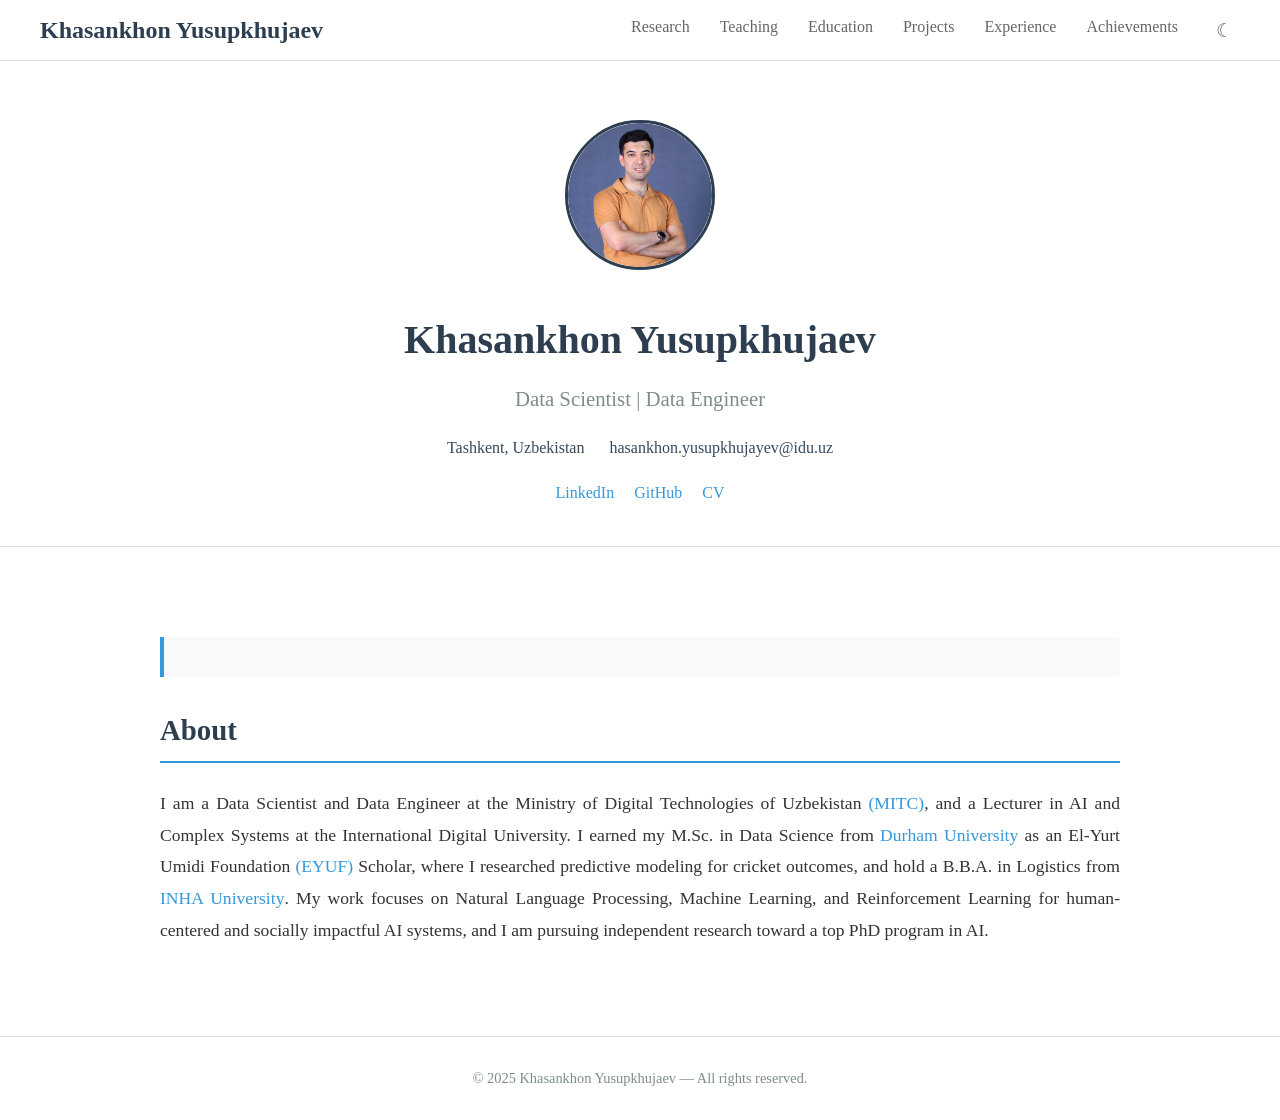
==== index.html @ ab0c89b4 "Implement shared navbar system to eliminate code repetition - Create separate navbar.html file with " ====
<!DOCTYPE html>
<html lang="en">
<head>
  <meta charset="UTF-8" />
  <meta name="viewport" content="width=device-width, initial-scale=1.0" />
  <title>Khasankhon Yusupkhujaev | CV</title>

  <!-- Google tag (gtag.js) -->
  <script async src="https://www.googletagmanager.com/gtag/js?id=G-9EB7KX36W3"></script>
  <script>
    window.dataLayer = window.dataLayer || [];
    function gtag(){dataLayer.push(arguments);}
    gtag('js', new Date());
    gtag('config', 'G-9EB7KX36W3');
  </script>
  
  <link rel="stylesheet" href="assets/css/style.css" />
</head>
<body>
  <!-- Navigation Bar Placeholder -->
  <div id="navbar-placeholder"></div>

  <div class="main-content">
    <!-- Header Section -->
    <section id="home" class="header">
      <img src="assets/profile_circle.png" alt="Khasankhon Yusupkhujaev" class="profile-img">
      <h1 class="name">Khasankhon Yusupkhujaev</h1>
      <p class="title">Data Scientist | Data Engineer</p>
      <div class="contact">
        <span class="contact-item">Tashkent, Uzbekistan</span>
        <a href="mailto:hasankhon.yusupkhujayev@idu.uz" class="contact-item">hasankhon.yusupkhujayev@idu.uz</a>
      </div>
      <div class="links">
        <a href="https://linkedin.com/in/hasan-yusufkhuja-22a516162" target="_blank" rel="noopener noreferrer" class="link">LinkedIn</a>
        <a href="https://github.com/khasanyusupkhujaev?tab=repositories" target="_blank" rel="noopener noreferrer" class="link">GitHub</a>
        <a href="https://drive.google.com/file/d/1NP8ppFcQlbtn229selCJDr0-Fw2tJlOK/view?usp=sharing" target="_blank" rel="noopener noreferrer" class="link">CV</a>
      </div>
    </section>

    <div class="container">
      <!-- Highlight Box -->
      <div class="highlight-box">
        <!-- <p class="highlight-text">
          Open to Research Assistant / Research Intern roles in NLP, ML & RL — 
          aiming toward a PhD in AI.
        </p> -->
      </div>

      <!-- About Section -->
      <section id="about" class="section">
        <h2 class="section-title">About</h2>
        <p class="about-text">
          I am a Data Scientist and Data Engineer at the Ministry of Digital Technologies of Uzbekistan <a href="https://gov.uz/en/digital" target="_blank" rel="noopener noreferrer">(MITC)</a>, and a Lecturer in AI and Complex Systems at the International Digital University. I earned my M.Sc. in Data Science from <a href="https://www.durham.ac.uk/" target="_blank" rel="noopener noreferrer">Durham University</a> as an El-Yurt Umidi Foundation <a href="https://eyuf.uz/" target="_blank" rel="noopener noreferrer">(EYUF)</a> Scholar, where I researched predictive modeling for cricket outcomes, and hold a B.B.A. in Logistics from <a href="https://inha.uz/" target="_blank" rel="noopener noreferrer">INHA University</a>. My work focuses on Natural Language Processing, Machine Learning, and Reinforcement Learning for human-centered and socially impactful AI systems, and I am pursuing independent research toward a top PhD program in AI.
        </p>
      </section>
    </div>

    <div class="footer">
      © 2025 Khasankhon Yusupkhujaev — All rights reserved.
    </div>
  </div>

  <!-- Scroll Up Button -->
  <button class="scroll-up" id="scrollUp" aria-label="Scroll to top">
    ↑
  </button>

  <script src="assets/js/navbar-loader.js"></script>
  <script src="assets/js/scripts.js"></script>
</body>
</html>
---- assets/css/style.css ----
/* Academic CV Design inspired by Raul Astudillo's website */
* {
    margin: 0;
    padding: 0;
    box-sizing: border-box;
  }
  
  body {
    font-family: 'Georgia', 'Times New Roman', serif;
    line-height: 1.6;
    color: #333;
    background-color: #ffffff;
  }
  
  /* Navigation Bar */
  .navbar {
    position: fixed;
    top: 0;
    width: 100%;
    background-color: #ffffff;
    border-bottom: 1px solid #e0e0e0;
    z-index: 1000;
    padding: 0 20px;
  }
  
  .nav-container {
    max-width: 1200px;
    margin: 0 auto;
    display: flex;
    justify-content: space-between;
    align-items: center;
    height: 60px;
  }
  
  .nav-logo {
    font-size: 1.5rem;
    font-weight: bold;
    color: #2c3e50;
    text-decoration: none;
  }
  
  .nav-menu {
    display: flex;
    list-style: none;
    gap: 30px;
  }
  
  .nav-item a {
    color: #666;
    text-decoration: none;
    font-weight: 500;
    transition: color 0.3s ease;
  }
  
  .nav-item a:hover {
    color: #2c3e50;
  }
  
  /* Main Content */
  .main-content {
    margin-top: 60px;
  }
  
  .container {
    max-width: 1000px;
    margin: 0 auto;
    padding: 40px 20px;
  }
  
  /* Header Section */
  .header {
    text-align: center;
    padding: 60px 0 40px;
    border-bottom: 1px solid #e0e0e0;
    margin-bottom: 50px;
  }
  
  .profile-img {
    width: 150px;
    height: 150px;
    border-radius: 50%;
    object-fit: cover;
    margin-bottom: 30px;
    border: 3px solid #2c3e50;
  }
  
  .name {
    font-size: 2.5rem;
    font-weight: bold;
    color: #2c3e50;
    margin-bottom: 10px;
  }
  
  .title {
    font-size: 1.3rem;
    color: #7f8c8d;
    margin-bottom: 20px;
  }
  
  .contact {
    display: flex;
    justify-content: center;
    flex-wrap: wrap;
    gap: 25px;
    margin-bottom: 20px;
  }
  
  .contact-item {
    color: #34495e;
    text-decoration: none;
  }
  
  .contact-item:hover {
    color: #2c3e50;
    text-decoration: underline;
  }
  
  .links {
    display: flex;
    justify-content: center;
    gap: 20px;
    flex-wrap: wrap;
  }
  
  .link {
    color: #3498db;
    text-decoration: none;
    font-weight: 500;
  }
  
  .link:hover {
    color: #2980b9;
    text-decoration: underline;
  }
  
  /* Content Sections */
  .section {
    margin-bottom: 50px;
  }
  
  .section-title {
    font-size: 1.8rem;
    color: #2c3e50;
    border-bottom: 2px solid #3498db;
    padding-bottom: 8px;
    margin-bottom: 25px;
    font-weight: bold;
  }
  
  .about-text {
    font-size: 1.1rem;
    line-height: 1.8;
    text-align: justify;
    margin-bottom: 30px;
  }
  
  .about-text a {
    color: #3498db;
    text-decoration: none;
    font-weight: 500;
    transition: color 0.3s ease;
  }
  
  .about-text a:hover {
    color: #2980b9;
    text-decoration: underline;
  }
  
  /* Research Outputs */
  .research-item {
    margin-bottom: 25px;
    padding-bottom: 20px;
    border-bottom: 1px solid #f0f0f0;
  }
  
  .research-item:last-child {
    border-bottom: none;
  }
  
  .research-title {
    font-weight: bold;
    color: #2c3e50;
    margin-bottom: 8px;
    font-size: 1.1rem;
  }
  
  .research-authors {
    color: #666;
    margin-bottom: 5px;
    font-style: italic;
  }
  
  .research-venue {
    color: #7f8c8d;
    margin-bottom: 8px;
  }
  
  .research-links {
    margin-top: 10px;
  }
  
  .research-links a {
    color: #3498db;
    text-decoration: none;
    margin-right: 15px;
    font-weight: 500;
  }
  
  .research-links a:hover {
    color: #2980b9;
    text-decoration: underline;
  }
  
  /* Education */
  .education-item {
    margin-bottom: 30px;
  }
  
  .degree {
    font-weight: bold;
    color: #2c3e50;
    font-size: 1.2rem;
    margin-bottom: 5px;
  }
  
  .university {
    color: #7f8c8d;
    font-size: 1.1rem;
    margin-bottom: 5px;
  }
  
  .education-details {
    color: #95a5a6;
    margin-bottom: 10px;
  }
  
  .education-description {
    margin-top: 10px;
    text-align: justify;
  }
  
  .document-links {
    margin-top: 10px;
  }
  
  .document-links a {
    color: #3498db;
    text-decoration: none;
    margin-right: 15px;
    font-weight: 500;
  }
  
  .document-links a:hover {
    color: #2980b9;
    text-decoration: underline;
  }
  
  /* Projects */
  .project-item {
    margin-bottom: 25px;
  }
  
  .project-title {
    font-weight: bold;
    color: #2c3e50;
    font-size: 1.1rem;
    margin-bottom: 5px;
  }
  
  .project-subtitle {
    color: #7f8c8d;
    font-style: italic;
    margin-bottom: 8px;
  }
  
  .project-description {
    text-align: justify;
  }
  
  /* Experience */
  .job-item {
    margin-bottom: 30px;
  }
  
  .job-title {
    font-size: 1.2rem;
    font-weight: bold;
    color: #2c3e50;
    margin-bottom: 5px;
  }
  
  .company {
    color: #7f8c8d;
    font-size: 1.1rem;
    margin-bottom: 5px;
  }
  
  .date {
    color: #95a5a6;
    margin-bottom: 10px;
  }
  
  .job-description ul {
    margin-left: 20px;
    margin-top: 8px;
  }
  
  .job-description li {
    margin-bottom: 5px;
  }
  
  /* Scholarships */
  .scholarship-item {
    margin-bottom: 20px;
  }
  
  .scholarship-title {
    font-weight: bold;
    color: #2c3e50;
    margin-bottom: 5px;
  }
  
  .scholarship-description {
    color: #666;
  }
  
  /* Certifications */
  .certification-item {
    margin-bottom: 25px;
    padding-bottom: 20px;
    border-bottom: 1px solid #f0f0f0;
  }
  
  .certification-item:last-child {
    border-bottom: none;
  }
  
  .certification-title {
    font-weight: bold;
    color: #2c3e50;
    margin-bottom: 5px;
    font-size: 1.1rem;
  }
  
  .certification-provider {
    color: #7f8c8d;
    font-weight: 500;
    margin-bottom: 3px;
  }
  
  .certification-date {
    color: #95a5a6;
    font-size: 0.9rem;
    margin-bottom: 8px;
  }
  
  .certification-description {
    margin-bottom: 10px;
    text-align: justify;
  }
  
  .certification-links {
    margin-top: 10px;
  }
  
  .certification-links a {
    color: #3498db;
    text-decoration: none;
    font-weight: 500;
  }
  
  .certification-links a:hover {
    color: #2980b9;
    text-decoration: underline;
  }
  
  /* Highlight Box */
  .highlight-box {
    background-color: #f8f9fa;
    border-left: 4px solid #3498db;
    padding: 20px;
    margin-bottom: 30px;
    border-radius: 0 5px 5px 0;
  }
  
  .highlight-text {
    color: #2c3e50;
    font-weight: bold;
    font-size: 1.1rem;
    text-align: center;
  }
  
  /* Footer */
  .footer {
    text-align: center;
    padding: 30px 0;
    border-top: 1px solid #e0e0e0;
    color: #7f8c8d;
    font-size: 0.9rem;
  }
  
  /* Mobile Menu Toggle Button */
  .nav-toggle {
    display: none;
    flex-direction: column;
    cursor: pointer;
    padding: 8px;
  }
  
  .bar {
    width: 25px;
    height: 3px;
    background-color: #333;
    margin: 3px 0;
    transition: 0.3s;
    border-radius: 2px;
  }
  
  /* Mobile Menu Active States */
  .nav-toggle.active .bar:nth-child(2) {
    opacity: 0;
  }
  
  .nav-toggle.active .bar:nth-child(1) {
    transform: translateY(8px) rotate(45deg);
  }
  
  .nav-toggle.active .bar:nth-child(3) {
    transform: translateY(-8px) rotate(-45deg);
  }
  
  /* Responsive Design */
  @media (max-width: 768px) {
    .nav-toggle {
      display: flex;
    }
    
    .nav-menu {
      position: fixed;
      left: -100%;
      top: 60px;
      flex-direction: column;
      background-color: #ffffff;
      width: 100%;
      text-align: center;
      transition: 0.3s;
      box-shadow: 0 10px 27px rgba(0, 0, 0, 0.05);
      border-top: 1px solid #e0e0e0;
      padding: 20px 0;
    }
    
    .nav-menu.active {
      left: 0;
    }
    
    .nav-item {
      margin: 15px 0;
    }
    
    .nav-item a {
      font-size: 1.1rem;
      padding: 10px 0;
      display: block;
    }
    
    .nav-theme-toggle {
      margin: 10px auto;
    }
    
    .container {
      padding: 20px 15px;
    }
    
    .name {
      font-size: 2rem;
    }
    
    .contact {
      flex-direction: column;
      gap: 10px;
    }
    
    .links {
      flex-direction: column;
      gap: 10px;
    }
    
    .section-title {
      font-size: 1.5rem;
    }
    
    .about-text {
      font-size: 1rem;
    }
  }
  
  /* Smooth scrolling */
  html {
    scroll-behavior: smooth;
  }
  
  /* Dark Mode Styles */
  [data-theme="dark"] {
    --bg-color: #1a1a1a;
    --text-color: #e0e0e0;
    --header-bg: #2d2d2d;
    --border-color: #404040;
    --card-bg: #2d2d2d;
    --accent-color: #4a9eff;
    --muted-color: #a0a0a0;
  }
  
  [data-theme="dark"] body {
    background-color: var(--bg-color);
    color: var(--text-color);
  }
  
  [data-theme="dark"] .navbar {
    background-color: var(--header-bg);
    border-bottom-color: var(--border-color);
  }
  
  [data-theme="dark"] .nav-logo {
    color: var(--text-color);
  }
  
  [data-theme="dark"] .nav-item a {
    color: var(--muted-color);
  }
  
  [data-theme="dark"] .nav-item a:hover {
    color: var(--text-color);
  }
  
  [data-theme="dark"] .header {
    background-color: var(--header-bg);
    border-bottom-color: var(--border-color);
  }
  
  [data-theme="dark"] .name {
    color: var(--text-color);
  }
  
  [data-theme="dark"] .title {
    color: var(--muted-color);
  }
  
  [data-theme="dark"] .contact-item {
    color: var(--muted-color);
  }
  
  [data-theme="dark"] .contact-item:hover {
    color: var(--text-color);
  }
  
  [data-theme="dark"] .section-title {
    color: var(--text-color);
    border-bottom-color: var(--accent-color);
  }
  
  [data-theme="dark"] .highlight-box {
    background-color: #2a2a2a;
    border-left-color: var(--accent-color);
  }
  
  [data-theme="dark"] .highlight-text {
    color: var(--text-color);
  }
  
  [data-theme="dark"] .research-item,
  [data-theme="dark"] .certification-item {
    border-bottom-color: var(--border-color);
  }
  
  [data-theme="dark"] .research-title,
  [data-theme="dark"] .certification-title,
  [data-theme="dark"] .degree,
  [data-theme="dark"] .project-title,
  [data-theme="dark"] .job-title,
  [data-theme="dark"] .scholarship-title {
    color: var(--text-color);
  }
  
  [data-theme="dark"] .research-authors,
  [data-theme="dark"] .research-venue,
  [data-theme="dark"] .certification-provider,
  [data-theme="dark"] .university,
  [data-theme="dark"] .project-subtitle,
  [data-theme="dark"] .company {
    color: var(--muted-color);
  }
  
  [data-theme="dark"] .research-description,
  [data-theme="dark"] .certification-description,
  [data-theme="dark"] .education-description,
  [data-theme="dark"] .project-description,
  [data-theme="dark"] .scholarship-description {
    color: var(--muted-color);
  }
  
  [data-theme="dark"] .about-text a {
    color: var(--accent-color);
  }
  
  [data-theme="dark"] .about-text a:hover {
    color: #5ba8ff;
  }
  
  [data-theme="dark"] .footer {
    border-top-color: var(--border-color);
    color: var(--muted-color);
  }
  
  /* Navigation Dark Mode Toggle Button */
  .nav-theme-toggle {
    background: none;
    border: none;
    color: #666;
    cursor: pointer;
    font-size: 1.2rem;
    padding: 8px;
    border-radius: 4px;
    transition: all 0.3s ease;
    display: flex;
    align-items: center;
    justify-content: center;
    width: 32px;
    height: 32px;
  }
  
  .nav-theme-toggle:hover {
    color: #2c3e50;
    background-color: rgba(44, 62, 80, 0.1);
  }
  
  [data-theme="dark"] .nav-theme-toggle {
    color: #a0a0a0;
  }
  
  [data-theme="dark"] .nav-theme-toggle:hover {
    color: #e0e0e0;
    background-color: rgba(224, 224, 224, 0.1);
  }
  
  /* Scroll Up Button */
  .scroll-up {
    position: fixed;
    bottom: 30px;
    right: 30px;
    z-index: 1000;
    background: #2c3e50;
    color: white;
    border: none;
    border-radius: 50%;
    width: 50px;
    height: 50px;
    cursor: pointer;
    font-size: 1.2rem;
    box-shadow: 0 4px 12px rgba(0,0,0,0.3);
    transition: all 0.3s ease;
    display: none;
    align-items: center;
    justify-content: center;
  }
  
  .scroll-up:hover {
    background: #34495e;
    transform: translateY(-2px);
  }
  
  .scroll-up.show {
    display: flex;
  }
  
  [data-theme="dark"] .scroll-up {
    background: #4a9eff;
  }
  
  [data-theme="dark"] .scroll-up:hover {
    background: #5ba8ff;
  }
  
  /* Dark mode for mobile menu */
  [data-theme="dark"] .bar {
    background-color: #e0e0e0;
  }
  
  [data-theme="dark"] .nav-menu {
    background-color: var(--header-bg);
    border-top-color: var(--border-color);
  }
  
  /* Responsive adjustments for buttons */
  @media (max-width: 768px) {
    .scroll-up {
      bottom: 20px;
      right: 20px;
      width: 45px;
      height: 45px;
      font-size: 1rem;
    }
    
    .nav-theme-toggle {
      width: 28px;
      height: 28px;
      font-size: 1rem;
    }
  }
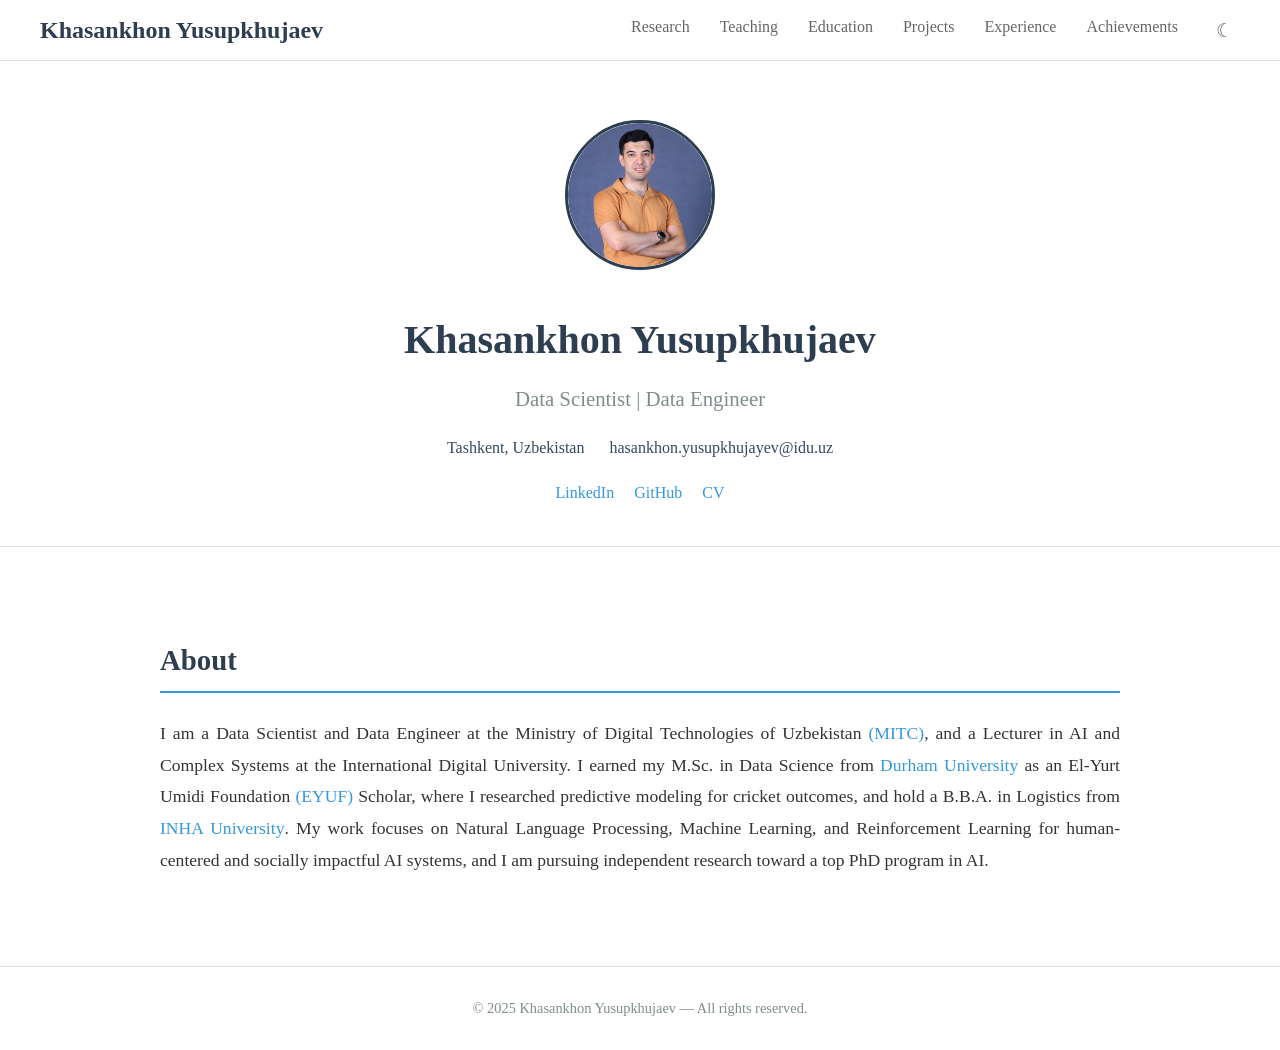
==== commit bf97c24b: "Re-enable highlight box on homepage - Uncomment the highlight box section in index.html - Restore th" ====
--- a/index.html
+++ b/index.html
@@ -39,12 +39,12 @@
 
     <div class="container">
       <!-- Highlight Box -->
-      <div class="highlight-box">
-        <!-- <p class="highlight-text">
+      <!-- <div class="highlight-box">
+        <p class="highlight-text">
           Open to Research Assistant / Research Intern roles in NLP, ML & RL — 
           aiming toward a PhD in AI.
-        </p> -->
-      </div>
+        </p>
+      </div> -->
 
       <!-- About Section -->
       <section id="about" class="section">
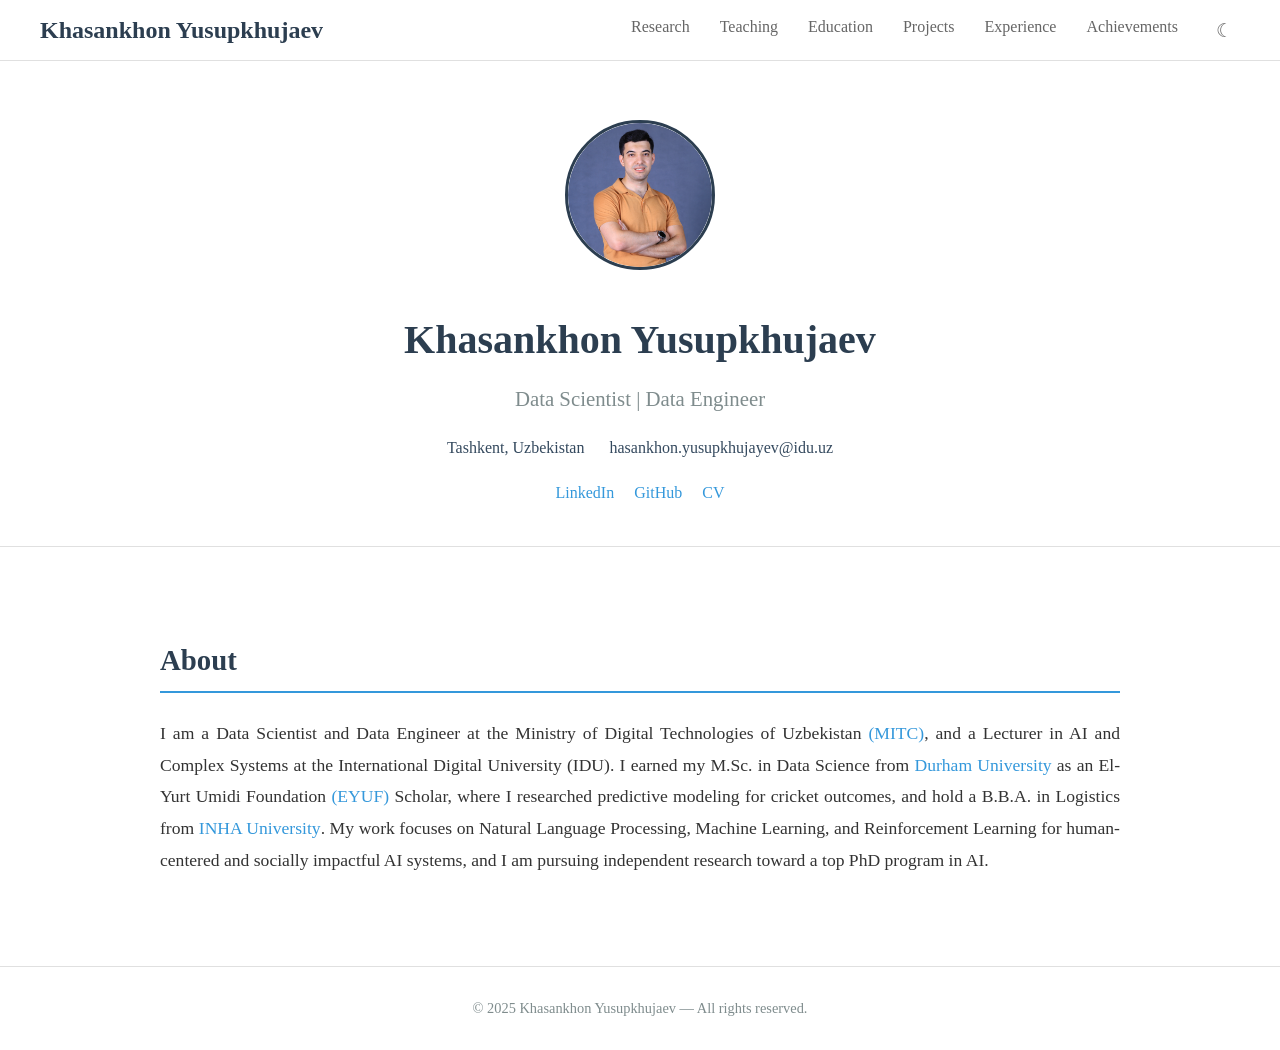
==== commit eb8861e3: "Update website content - Apply user changes to experience.html, index.html, and teaching.html - Prep" ====
--- a/index.html
+++ b/index.html
@@ -50,7 +50,7 @@
       <section id="about" class="section">
         <h2 class="section-title">About</h2>
         <p class="about-text">
-          I am a Data Scientist and Data Engineer at the Ministry of Digital Technologies of Uzbekistan <a href="https://gov.uz/en/digital" target="_blank" rel="noopener noreferrer">(MITC)</a>, and a Lecturer in AI and Complex Systems at the International Digital University. I earned my M.Sc. in Data Science from <a href="https://www.durham.ac.uk/" target="_blank" rel="noopener noreferrer">Durham University</a> as an El-Yurt Umidi Foundation <a href="https://eyuf.uz/" target="_blank" rel="noopener noreferrer">(EYUF)</a> Scholar, where I researched predictive modeling for cricket outcomes, and hold a B.B.A. in Logistics from <a href="https://inha.uz/" target="_blank" rel="noopener noreferrer">INHA University</a>. My work focuses on Natural Language Processing, Machine Learning, and Reinforcement Learning for human-centered and socially impactful AI systems, and I am pursuing independent research toward a top PhD program in AI.
+          I am a Data Scientist and Data Engineer at the Ministry of Digital Technologies of Uzbekistan <a href="https://gov.uz/en/digital" target="_blank" rel="noopener noreferrer">(MITC)</a>, and a Lecturer in AI and Complex Systems at the International Digital University (IDU). I earned my M.Sc. in Data Science from <a href="https://www.durham.ac.uk/" target="_blank" rel="noopener noreferrer">Durham University</a> as an El-Yurt Umidi Foundation <a href="https://eyuf.uz/" target="_blank" rel="noopener noreferrer">(EYUF)</a> Scholar, where I researched predictive modeling for cricket outcomes, and hold a B.B.A. in Logistics from <a href="https://inha.uz/" target="_blank" rel="noopener noreferrer">INHA University</a>. My work focuses on Natural Language Processing, Machine Learning, and Reinforcement Learning for human-centered and socially impactful AI systems, and I am pursuing independent research toward a top PhD program in AI.
         </p>
       </section>
     </div>
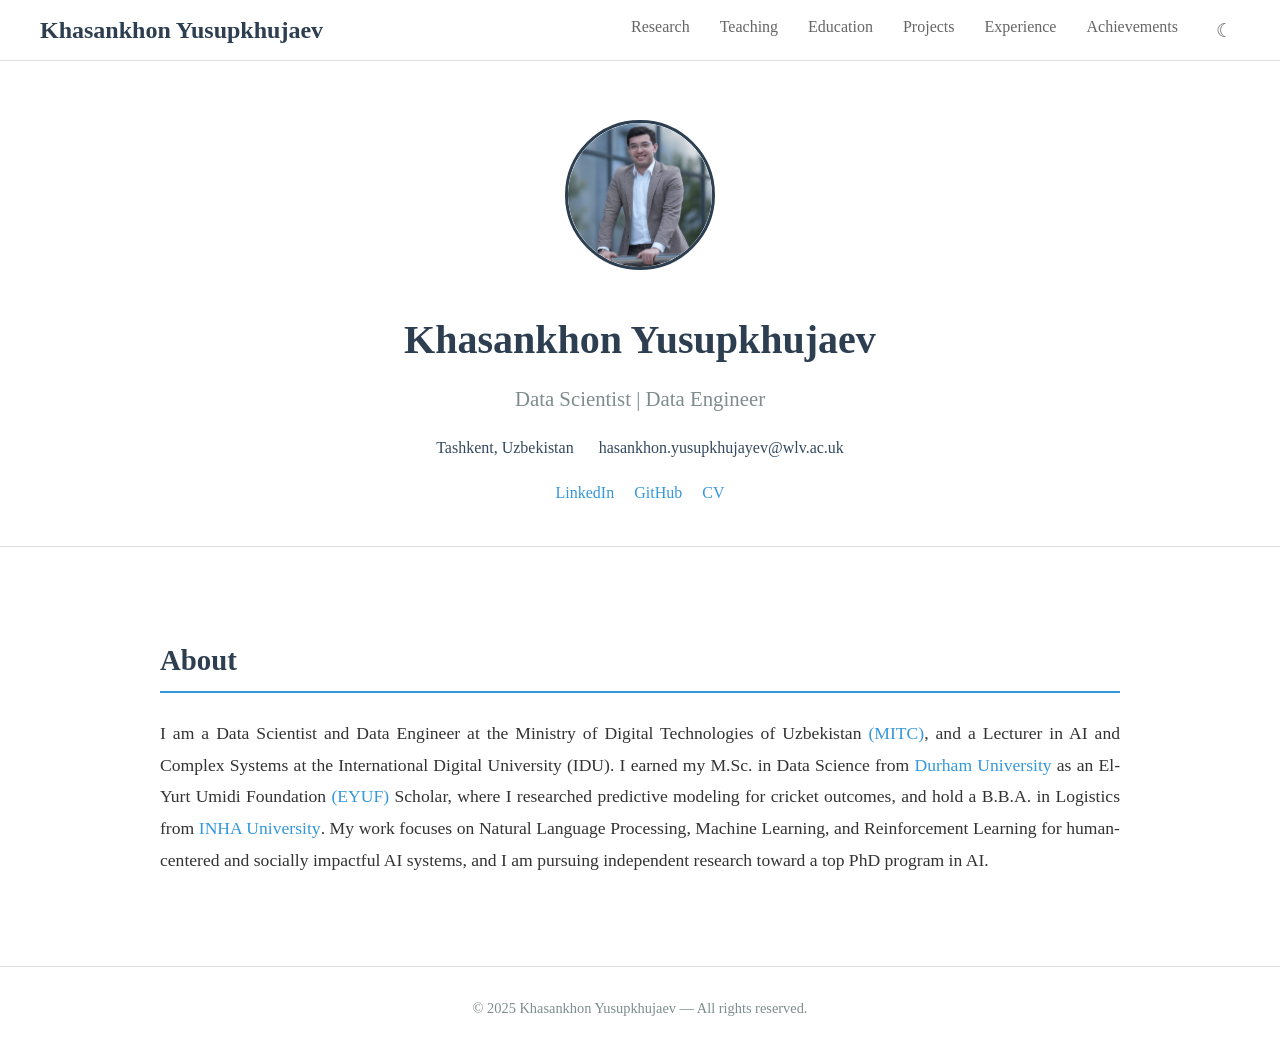
==== commit c4a16a2b: "Update index.html" ====
--- a/index.html
+++ b/index.html
@@ -28,7 +28,7 @@
       <p class="title">Data Scientist | Data Engineer</p>
       <div class="contact">
         <span class="contact-item">Tashkent, Uzbekistan</span>
-        <a href="mailto:hasankhon.yusupkhujayev@idu.uz" class="contact-item">hasankhon.yusupkhujayev@idu.uz</a>
+        <a href="mailto:hasankhon.yusupkhujayev@idu.uz" class="contact-item">hasankhon.yusupkhujayev@wlv.ac.uk</a>
       </div>
       <div class="links">
         <a href="https://linkedin.com/in/hasan-yusufkhuja-22a516162" target="_blank" rel="noopener noreferrer" class="link">LinkedIn</a>
@@ -55,9 +55,8 @@
       </section>
     </div>
 
-    <div class="footer">
-      © 2025 Khasankhon Yusupkhujaev — All rights reserved.
-    </div>
+    <!-- Footer Placeholder -->
+    <div id="footer-placeholder"></div>
   </div>
 
   <!-- Scroll Up Button -->
@@ -66,6 +65,7 @@
   </button>
 
   <script src="assets/js/navbar-loader.js"></script>
+  <script src="assets/js/footer-loader.js"></script>
   <script src="assets/js/scripts.js"></script>
 </body>
-</html>+</html>
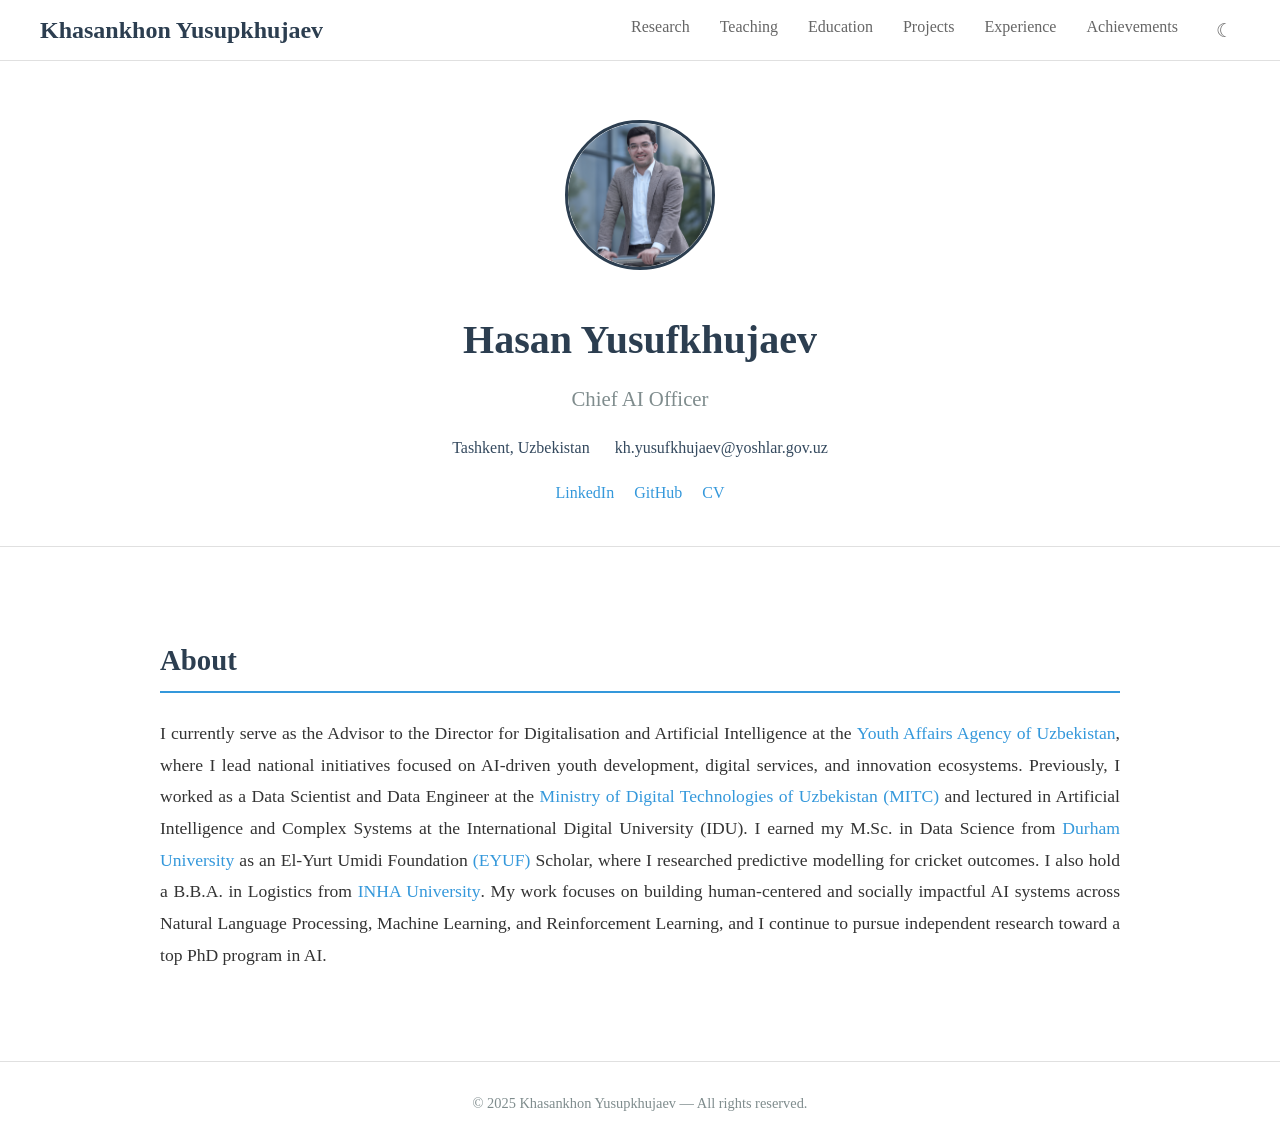
==== commit 04c0d4a9: "Update personal details and title in index.html" ====
--- a/index.html
+++ b/index.html
@@ -3,7 +3,7 @@
 <head>
   <meta charset="UTF-8" />
   <meta name="viewport" content="width=device-width, initial-scale=1.0" />
-  <title>Khasankhon Yusupkhujaev | CV</title>
+  <title>Hasan Yusufkhujaev | CV</title>
 
   <!-- Google tag (gtag.js) -->
   <script async src="https://www.googletagmanager.com/gtag/js?id=G-9EB7KX36W3"></script>
@@ -24,11 +24,11 @@
     <!-- Header Section -->
     <section id="home" class="header">
       <img src="assets/profile_circle.png" alt="Khasankhon Yusupkhujaev" class="profile-img">
-      <h1 class="name">Khasankhon Yusupkhujaev</h1>
-      <p class="title">Data Scientist | Data Engineer</p>
+      <h1 class="name">Hasan Yusufkhujaev</h1>
+      <p class="title">Chief AI Officer</p>
       <div class="contact">
         <span class="contact-item">Tashkent, Uzbekistan</span>
-        <a href="mailto:hasankhon.yusupkhujayev@idu.uz" class="contact-item">hasankhon.yusupkhujayev@wlv.ac.uk</a>
+        <a href="mailto:hasankhon.yusupkhujayev@idu.uz" class="contact-item">kh.yusufkhujaev@yoshlar.gov.uz</a>
       </div>
       <div class="links">
         <a href="https://linkedin.com/in/hasan-yusufkhuja-22a516162" target="_blank" rel="noopener noreferrer" class="link">LinkedIn</a>
@@ -50,7 +50,7 @@
       <section id="about" class="section">
         <h2 class="section-title">About</h2>
         <p class="about-text">
-          I am a Data Scientist and Data Engineer at the Ministry of Digital Technologies of Uzbekistan <a href="https://gov.uz/en/digital" target="_blank" rel="noopener noreferrer">(MITC)</a>, and a Lecturer in AI and Complex Systems at the International Digital University (IDU). I earned my M.Sc. in Data Science from <a href="https://www.durham.ac.uk/" target="_blank" rel="noopener noreferrer">Durham University</a> as an El-Yurt Umidi Foundation <a href="https://eyuf.uz/" target="_blank" rel="noopener noreferrer">(EYUF)</a> Scholar, where I researched predictive modeling for cricket outcomes, and hold a B.B.A. in Logistics from <a href="https://inha.uz/" target="_blank" rel="noopener noreferrer">INHA University</a>. My work focuses on Natural Language Processing, Machine Learning, and Reinforcement Learning for human-centered and socially impactful AI systems, and I am pursuing independent research toward a top PhD program in AI.
+          I currently serve as the Advisor to the Director for Digitalisation and Artificial Intelligence at the <a href="https://gov.uz/en/yoshlar" target="_blank" rel="noopener noreferrer">Youth Affairs Agency of Uzbekistan</a>, where I lead national initiatives focused on AI-driven youth development, digital services, and innovation ecosystems. Previously, I worked as a Data Scientist and Data Engineer at the <a href="https://gov.uz/en/digital" target="_blank" rel="noopener noreferrer">Ministry of Digital Technologies of Uzbekistan (MITC)</a> and lectured in Artificial Intelligence and Complex Systems at the International Digital University (IDU). I earned my M.Sc. in Data Science from <a href="https://www.durham.ac.uk/" target="_blank" rel="noopener noreferrer">Durham University</a> as an El-Yurt Umidi Foundation <a href="https://eyuf.uz/" target="_blank" rel="noopener noreferrer">(EYUF)</a> Scholar, where I researched predictive modelling for cricket outcomes. I also hold a B.B.A. in Logistics from <a href="https://inha.uz/" target="_blank" rel="noopener noreferrer">INHA University</a>. My work focuses on building human-centered and socially impactful AI systems across Natural Language Processing, Machine Learning, and Reinforcement Learning, and I continue to pursue independent research toward a top PhD program in AI.
         </p>
       </section>
     </div>
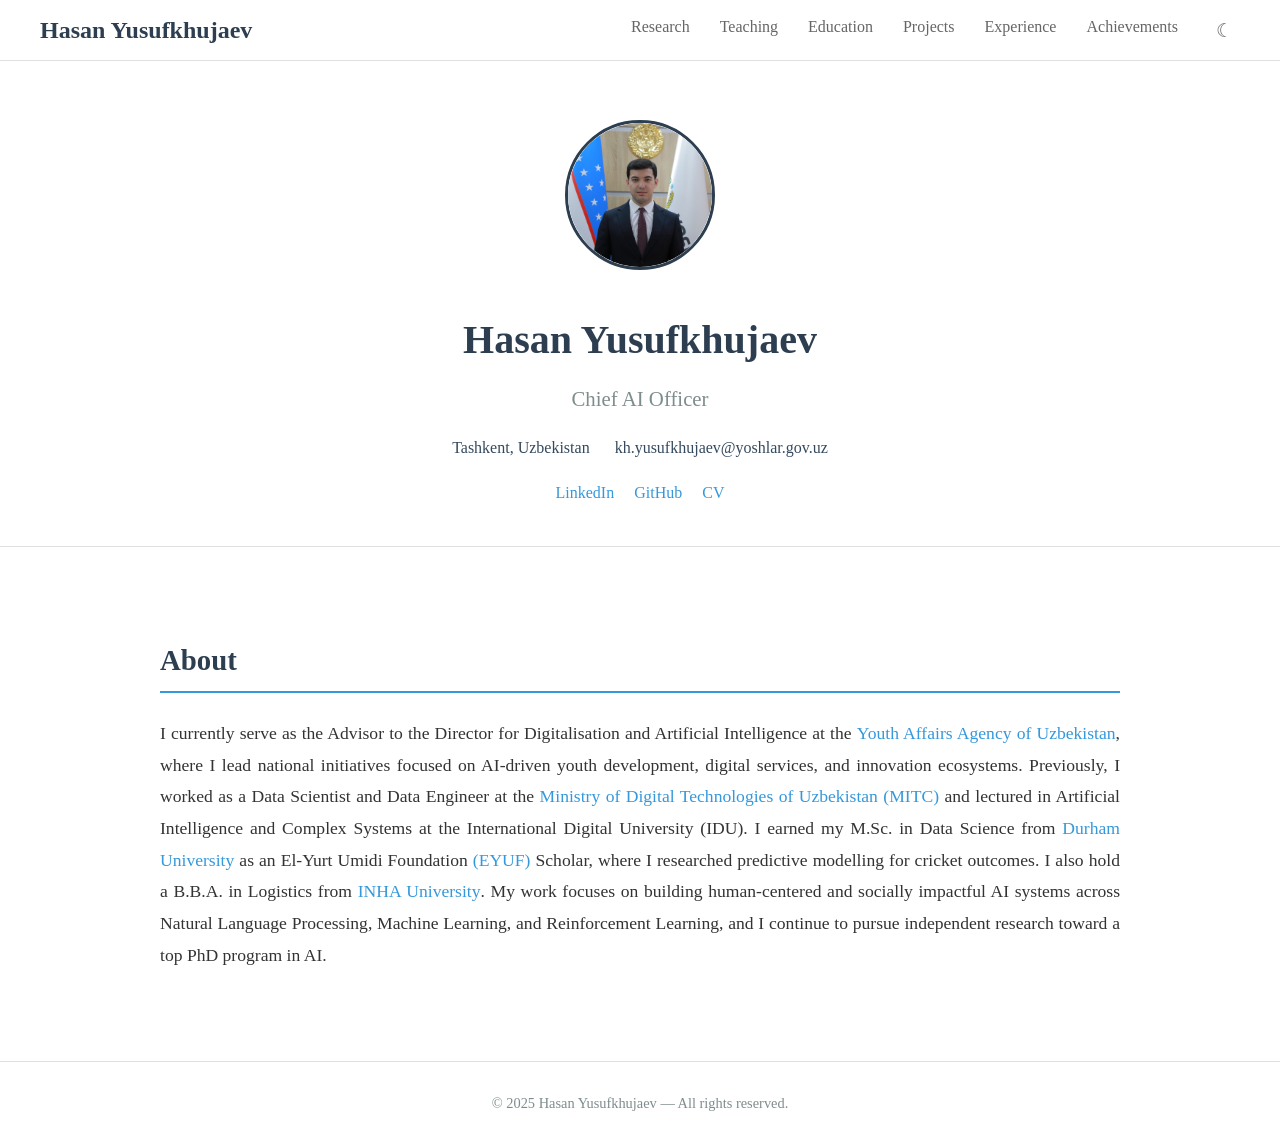
==== commit ba600519: "Update index.html" ====
--- a/index.html
+++ b/index.html
@@ -23,7 +23,7 @@
   <div class="main-content">
     <!-- Header Section -->
     <section id="home" class="header">
-      <img src="assets/profile_circle.png" alt="Khasankhon Yusupkhujaev" class="profile-img">
+      <img src="assets/profile_circle.jpg" alt="Khasankhon Yusupkhujaev" class="profile-img">
       <h1 class="name">Hasan Yusufkhujaev</h1>
       <p class="title">Chief AI Officer</p>
       <div class="contact">
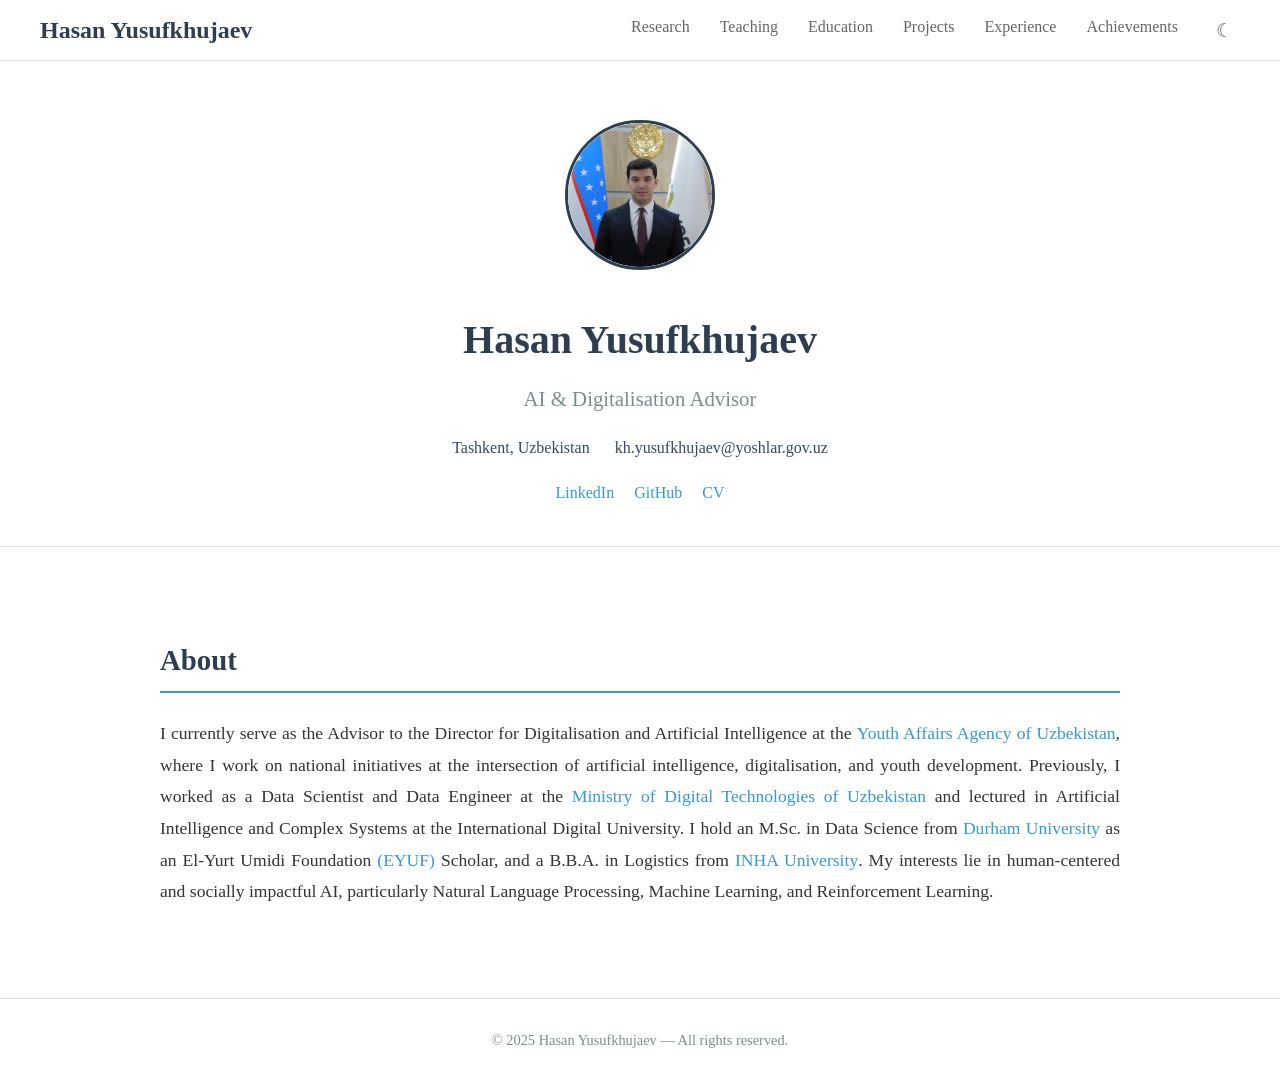
==== commit 0ad2e2cd: "Change job title and enhance about section Updated job title and revised the about section for clari" ====
--- a/index.html
+++ b/index.html
@@ -4,6 +4,9 @@
   <meta charset="UTF-8" />
   <meta name="viewport" content="width=device-width, initial-scale=1.0" />
   <title>Hasan Yusufkhujaev | CV</title>
+
+  <link rel="icon" type="image/png" href="assets/favicon_PW.png" />
+  <link rel="apple-touch-icon" href="assets/favicon_PW.png" />
 
   <!-- Google tag (gtag.js) -->
   <script async src="https://www.googletagmanager.com/gtag/js?id=G-9EB7KX36W3"></script>
@@ -25,7 +28,7 @@
     <section id="home" class="header">
       <img src="assets/profile_circle.jpg" alt="Khasankhon Yusupkhujaev" class="profile-img">
       <h1 class="name">Hasan Yusufkhujaev</h1>
-      <p class="title">Chief AI Officer</p>
+      <p class="title">AI & Digitalisation Advisor</p>
       <div class="contact">
         <span class="contact-item">Tashkent, Uzbekistan</span>
         <a href="mailto:hasankhon.yusupkhujayev@idu.uz" class="contact-item">kh.yusufkhujaev@yoshlar.gov.uz</a>
@@ -50,7 +53,18 @@
       <section id="about" class="section">
         <h2 class="section-title">About</h2>
         <p class="about-text">
-          I currently serve as the Advisor to the Director for Digitalisation and Artificial Intelligence at the <a href="https://gov.uz/en/yoshlar" target="_blank" rel="noopener noreferrer">Youth Affairs Agency of Uzbekistan</a>, where I lead national initiatives focused on AI-driven youth development, digital services, and innovation ecosystems. Previously, I worked as a Data Scientist and Data Engineer at the <a href="https://gov.uz/en/digital" target="_blank" rel="noopener noreferrer">Ministry of Digital Technologies of Uzbekistan (MITC)</a> and lectured in Artificial Intelligence and Complex Systems at the International Digital University (IDU). I earned my M.Sc. in Data Science from <a href="https://www.durham.ac.uk/" target="_blank" rel="noopener noreferrer">Durham University</a> as an El-Yurt Umidi Foundation <a href="https://eyuf.uz/" target="_blank" rel="noopener noreferrer">(EYUF)</a> Scholar, where I researched predictive modelling for cricket outcomes. I also hold a B.B.A. in Logistics from <a href="https://inha.uz/" target="_blank" rel="noopener noreferrer">INHA University</a>. My work focuses on building human-centered and socially impactful AI systems across Natural Language Processing, Machine Learning, and Reinforcement Learning, and I continue to pursue independent research toward a top PhD program in AI.
+          I currently serve as the Advisor to the Director for Digitalisation and Artificial Intelligence at the 
+          <a href="https://gov.uz/en/yoshlar" target="_blank" rel="noopener noreferrer">Youth Affairs Agency of Uzbekistan</a>, 
+          where I work on national initiatives at the intersection of artificial intelligence, digitalisation, 
+          and youth development. Previously, I worked as a Data Scientist and Data Engineer at the 
+          <a href="https://gov.uz/en/digital" target="_blank" rel="noopener noreferrer">Ministry of Digital Technologies of Uzbekistan</a> 
+          and lectured in Artificial Intelligence and Complex Systems at the International Digital University. 
+          I hold an M.Sc. in Data Science from 
+          <a href="https://www.durham.ac.uk/" target="_blank" rel="noopener noreferrer">Durham University</a> 
+          as an El-Yurt Umidi Foundation <a href="https://eyuf.uz/" target="_blank" rel="noopener noreferrer">(EYUF)</a> Scholar, 
+          and a B.B.A. in Logistics from <a href="https://inha.uz/" target="_blank" rel="noopener noreferrer">INHA University</a>. 
+          My interests lie in human-centered and socially impactful AI, particularly Natural Language Processing, 
+          Machine Learning, and Reinforcement Learning.
         </p>
       </section>
     </div>
